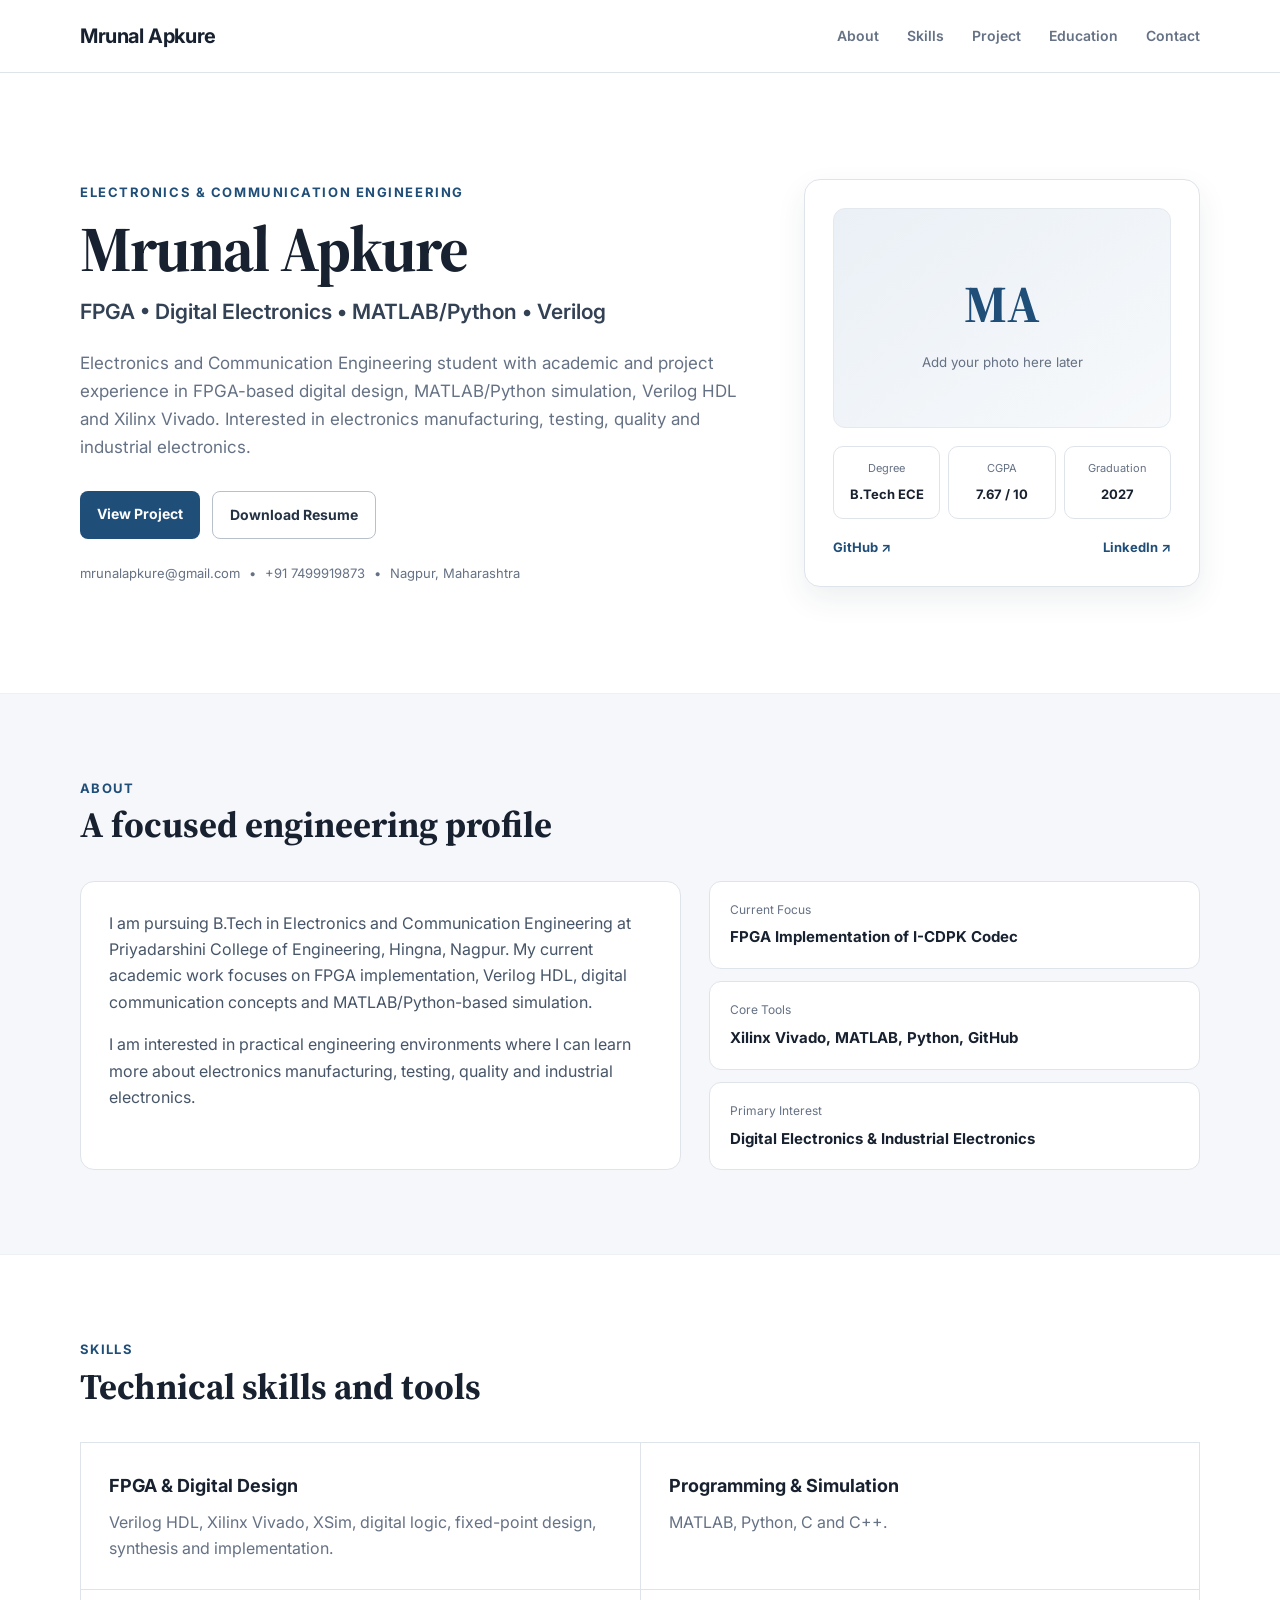
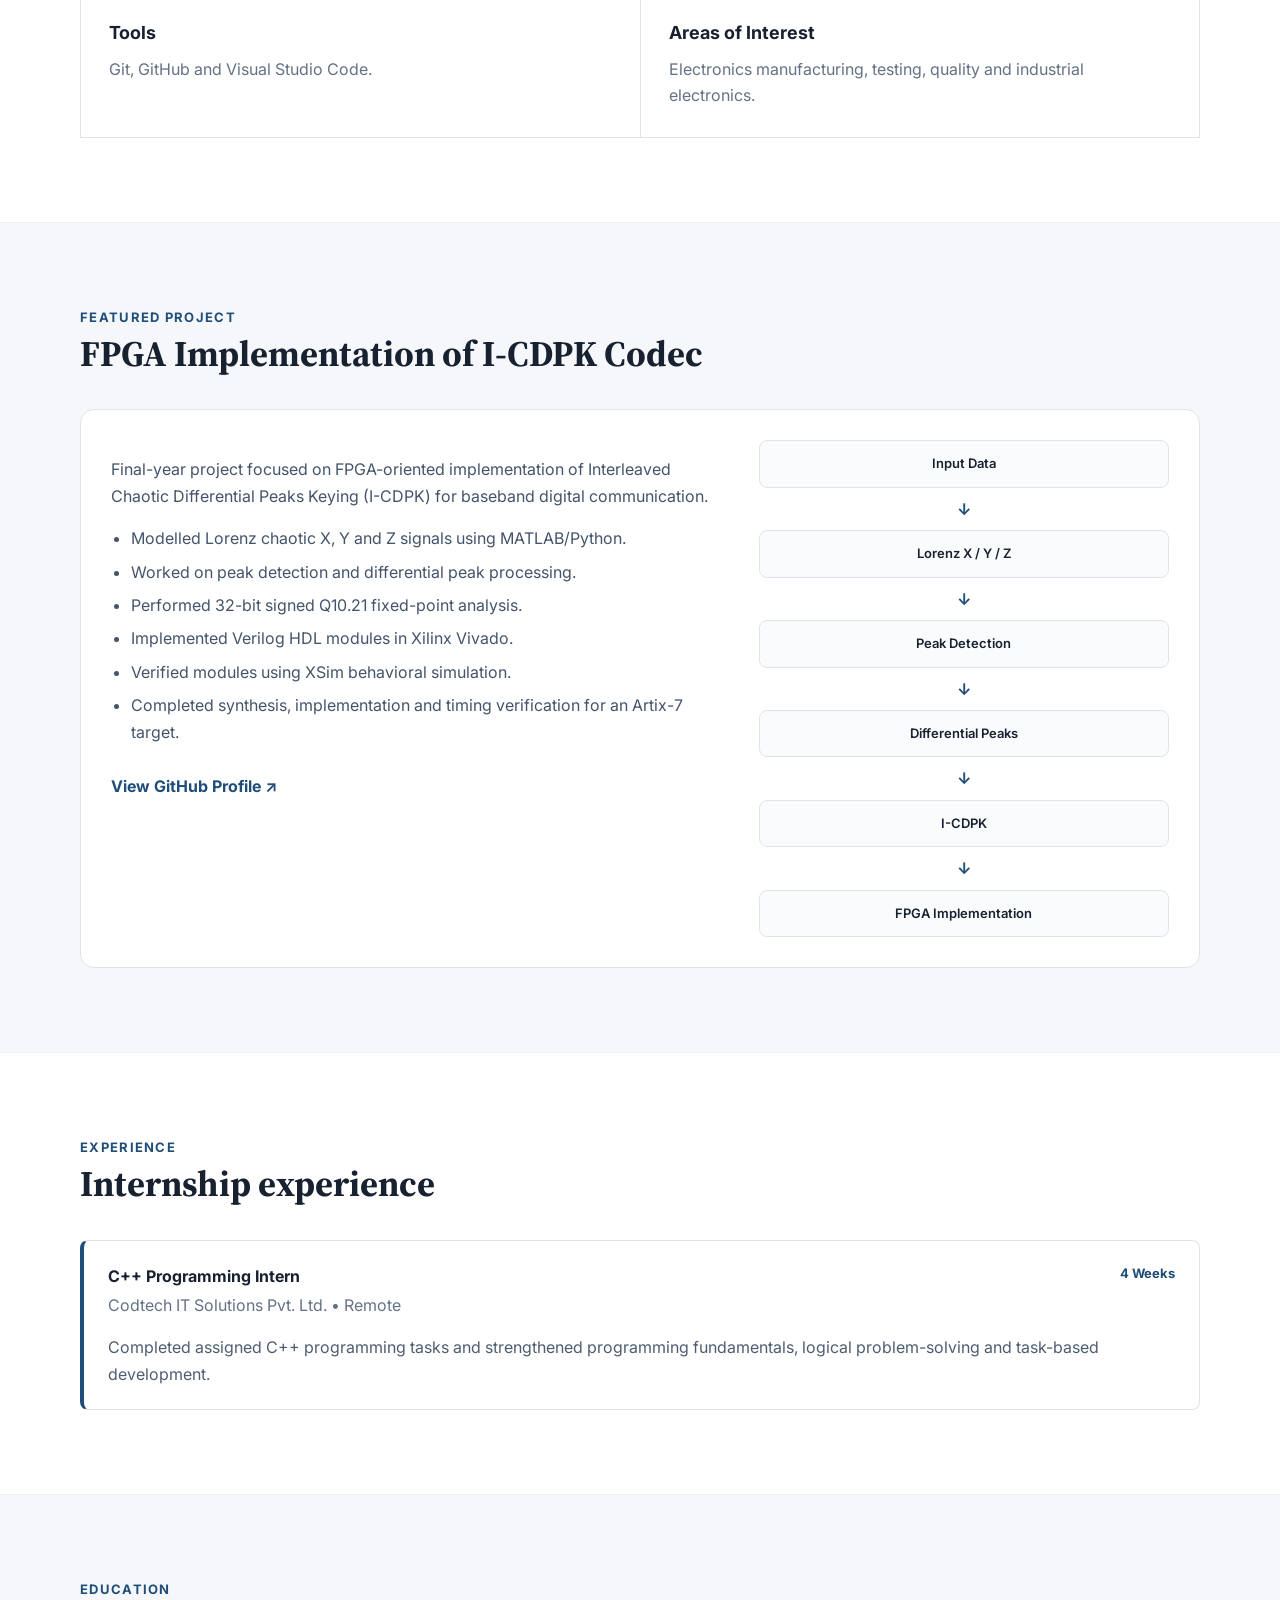
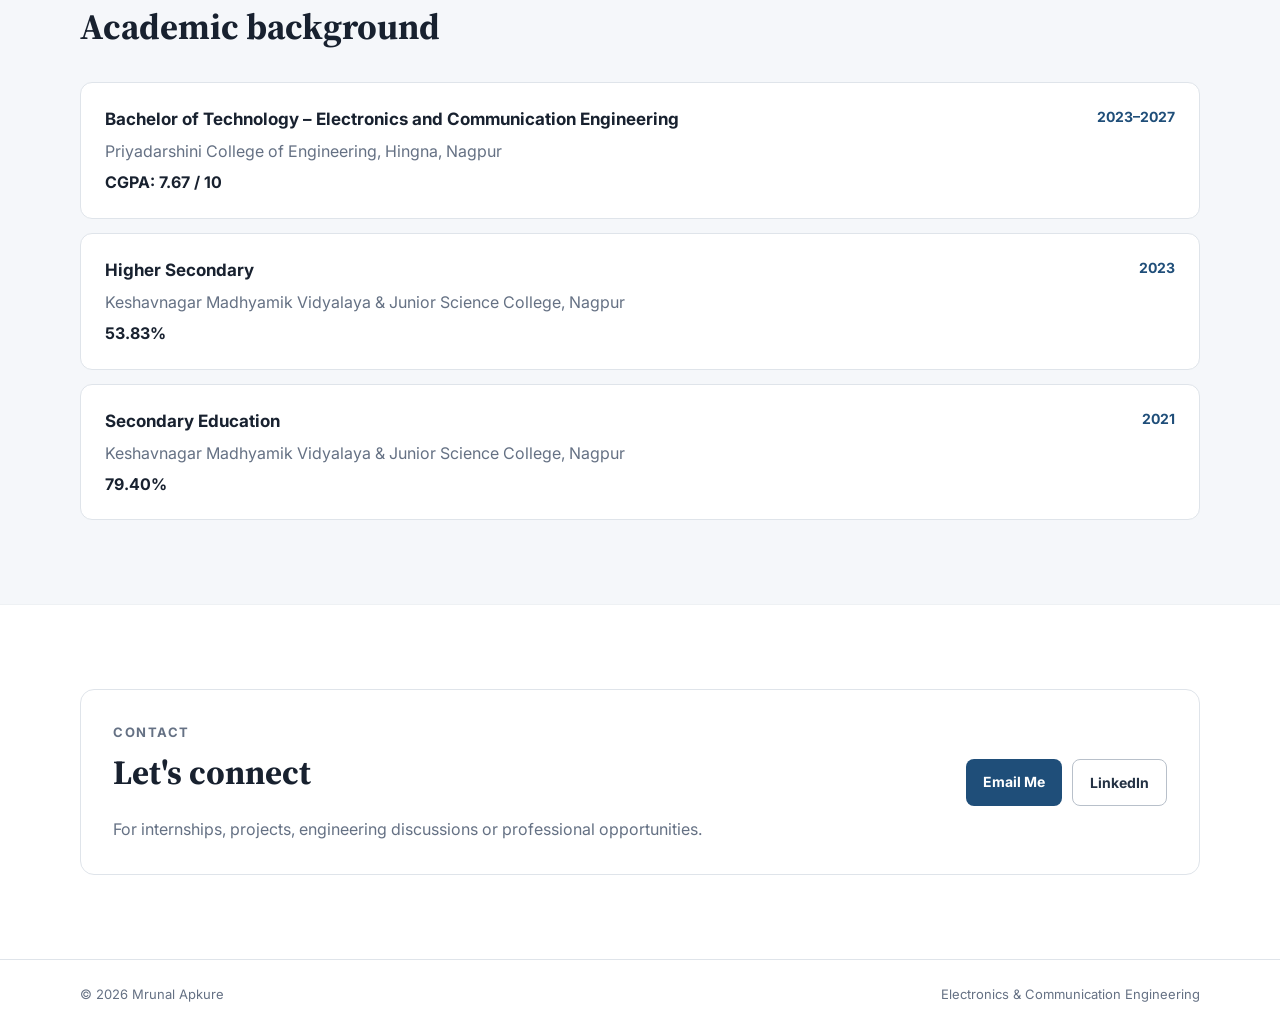
==== index.html @ a5eff06a "Add files via upload Add personal portfolio website" ====
<!DOCTYPE html>
<html lang="en">
<head>
  <meta charset="UTF-8">
  <meta name="viewport" content="width=device-width, initial-scale=1.0">

  <title>Mrunal Apkure | Electronics & Communication Engineering Portfolio</title>
  <meta name="description" content="Official portfolio of Mrunal Apkure, an Electronics and Communication Engineering student from Nagpur working on FPGA design, Verilog HDL, Xilinx Vivado, MATLAB, Python and the FPGA Implementation of I-CDPK Codec.">
  <meta name="author" content="Mrunal Apkure">
  <meta name="robots" content="index, follow, max-image-preview:large">
  <meta name="googlebot" content="index, follow">
  <meta name="theme-color" content="#1f4e79">

  <link rel="canonical" href="https://mrunalapkure.github.io/">

  <meta property="og:type" content="website">
  <meta property="og:title" content="Mrunal Apkure | ECE Portfolio">
  <meta property="og:description" content="Portfolio of Mrunal Apkure featuring FPGA, Verilog HDL, Xilinx Vivado, MATLAB/Python work and the I-CDPK final-year project.">
  <meta property="og:url" content="https://mrunalapkure.github.io/">
  <meta property="og:site_name" content="Mrunal Apkure Portfolio">

  <meta name="twitter:card" content="summary">
  <meta name="twitter:title" content="Mrunal Apkure | ECE Portfolio">
  <meta name="twitter:description" content="Electronics and Communication Engineering portfolio focused on FPGA, Verilog, Xilinx Vivado and digital electronics.">

  <link rel="icon" href="favicon.svg" type="image/svg+xml">
  <link rel="sitemap" type="application/xml" href="sitemap.xml">

  <link rel="preconnect" href="https://fonts.googleapis.com">
  <link rel="preconnect" href="https://fonts.gstatic.com" crossorigin>
  <link href="https://fonts.googleapis.com/css2?family=Inter:wght@400;500;600;700&family=Source+Serif+4:wght@600;700&display=swap" rel="stylesheet">
  <link rel="stylesheet" href="style.css">

  <script type="application/ld+json">
  {
    "@context": "https://schema.org",
    "@type": "Person",
    "name": "Mrunal Apkure",
    "url": "https://mrunalapkure.github.io/",
    "sameAs": [
      "https://github.com/mrunalapkure",
      "https://www.linkedin.com/in/mrunal-apkure-124862300"
    ],
    "jobTitle": "Electronics and Communication Engineering Student",
    "description": "Electronics and Communication Engineering student with academic and project experience in FPGA-based digital design, Verilog HDL, Xilinx Vivado, MATLAB and Python.",
    "homeLocation": {
      "@type": "Place",
      "name": "Nagpur, Maharashtra, India"
    },
    "alumniOf": {
      "@type": "CollegeOrUniversity",
      "name": "Priyadarshini College of Engineering, Hingna, Nagpur"
    },
    "knowsAbout": [
      "FPGA",
      "Verilog HDL",
      "Xilinx Vivado",
      "Digital Electronics",
      "MATLAB",
      "Python",
      "I-CDPK"
    ]
  }
  </script>
</head>
<body>
  <div class="seo-intro" aria-hidden="true">
    Mrunal Apkure is an Electronics and Communication Engineering student from Nagpur, Maharashtra.
    This portfolio presents his FPGA, Verilog HDL, Xilinx Vivado, MATLAB, Python and I-CDPK project work.
  </div>
  <header class="site-header">
    <div class="container nav">
      <a href="#home" class="brand">Mrunal Apkure</a>
      <button class="menu-btn" aria-label="Open menu">☰</button>
      <nav class="nav-links">
        <a href="#about">About</a>
        <a href="#skills">Skills</a>
        <a href="#project">Project</a>
        <a href="#education">Education</a>
        <a href="#contact">Contact</a>
      </nav>
    </div>
  </header>

  <main>
    <section id="home" class="hero container">
      <div class="hero-copy reveal">
        <p class="kicker">Electronics & Communication Engineering</p>
        <h1>Mrunal Apkure</h1>
        <h2>FPGA • Digital Electronics • MATLAB/Python • Verilog</h2>
        <p class="hero-text">
          Electronics and Communication Engineering student with academic and project experience in
          FPGA-based digital design, MATLAB/Python simulation, Verilog HDL and Xilinx Vivado.
          Interested in electronics manufacturing, testing, quality and industrial electronics.
        </p>

        <div class="actions">
          <a href="#project" class="btn btn-primary">View Project</a>
          <a href="Mrunal_Apkure_Resume.pdf" class="btn btn-outline">Download Resume</a>
        </div>

        <div class="quick-links">
          <a href="mailto:mrunalapkure@gmail.com">mrunalapkure@gmail.com</a>
          <span>•</span>
          <a href="tel:+917499919873">+91 7499919873</a>
          <span>•</span>
          <span>Nagpur, Maharashtra</span>
        </div>
      </div>

      <aside class="profile-panel reveal delay-1">
        <div class="photo-placeholder">
          <span>MA</span>
          <small>Add your photo here later</small>
        </div>
        <div class="profile-meta">
          <div><span>Degree</span><strong>B.Tech ECE</strong></div>
          <div><span>CGPA</span><strong>7.67 / 10</strong></div>
          <div><span>Graduation</span><strong>2027</strong></div>
        </div>
        <div class="profile-links">
          <a href="https://github.com/mrunalapkure" target="_blank">GitHub ↗</a>
          <a href="https://www.linkedin.com/in/mrunal-apkure-124862300" target="_blank">LinkedIn ↗</a>
        </div>
      </aside>
    </section>

    <section id="about" class="section section-alt">
      <div class="container">
        <div class="section-title reveal">
          <p>About</p>
          <h3>A focused engineering profile</h3>
        </div>
        <div class="about-grid">
          <div class="card reveal">
            <p>
              I am pursuing B.Tech in Electronics and Communication Engineering at Priyadarshini College
              of Engineering, Hingna, Nagpur. My current academic work focuses on FPGA implementation,
              Verilog HDL, digital communication concepts and MATLAB/Python-based simulation.
            </p>
            <p>
              I am interested in practical engineering environments where I can learn more about
              electronics manufacturing, testing, quality and industrial electronics.
            </p>
          </div>
          <div class="highlights reveal delay-1">
            <div class="highlight">
              <span>Current Focus</span>
              <strong>FPGA Implementation of I-CDPK Codec</strong>
            </div>
            <div class="highlight">
              <span>Core Tools</span>
              <strong>Xilinx Vivado, MATLAB, Python, GitHub</strong>
            </div>
            <div class="highlight">
              <span>Primary Interest</span>
              <strong>Digital Electronics & Industrial Electronics</strong>
            </div>
          </div>
        </div>
      </div>
    </section>

    <section id="skills" class="section">
      <div class="container">
        <div class="section-title reveal">
          <p>Skills</p>
          <h3>Technical skills and tools</h3>
        </div>

        <div class="skills-list">
          <div class="skill-block reveal">
            <h4>FPGA & Digital Design</h4>
            <p>Verilog HDL, Xilinx Vivado, XSim, digital logic, fixed-point design, synthesis and implementation.</p>
          </div>
          <div class="skill-block reveal delay-1">
            <h4>Programming & Simulation</h4>
            <p>MATLAB, Python, C and C++.</p>
          </div>
          <div class="skill-block reveal delay-2">
            <h4>Tools</h4>
            <p>Git, GitHub and Visual Studio Code.</p>
          </div>
          <div class="skill-block reveal delay-3">
            <h4>Areas of Interest</h4>
            <p>Electronics manufacturing, testing, quality and industrial electronics.</p>
          </div>
        </div>
      </div>
    </section>

    <section id="project" class="section section-alt">
      <div class="container">
        <div class="section-title reveal">
          <p>Featured Project</p>
          <h3>FPGA Implementation of I-CDPK Codec</h3>
        </div>

        <div class="project-card reveal">
          <div class="project-main">
            <p>
              Final-year project focused on FPGA-oriented implementation of Interleaved Chaotic
              Differential Peaks Keying (I-CDPK) for baseband digital communication.
            </p>
            <ul>
              <li>Modelled Lorenz chaotic X, Y and Z signals using MATLAB/Python.</li>
              <li>Worked on peak detection and differential peak processing.</li>
              <li>Performed 32-bit signed Q10.21 fixed-point analysis.</li>
              <li>Implemented Verilog HDL modules in Xilinx Vivado.</li>
              <li>Verified modules using XSim behavioral simulation.</li>
              <li>Completed synthesis, implementation and timing verification for an Artix-7 target.</li>
            </ul>
            <a href="https://github.com/mrunalapkure" target="_blank" class="text-link">View GitHub Profile ↗</a>
          </div>

          <div class="project-side">
            <div class="project-flow">
              <span>Input Data</span>
              <b>↓</b>
              <span>Lorenz X / Y / Z</span>
              <b>↓</b>
              <span>Peak Detection</span>
              <b>↓</b>
              <span>Differential Peaks</span>
              <b>↓</b>
              <span>I-CDPK</span>
              <b>↓</b>
              <span>FPGA Implementation</span>
            </div>
          </div>
        </div>
      </div>
    </section>

    <section class="section">
      <div class="container">
        <div class="section-title reveal">
          <p>Experience</p>
          <h3>Internship experience</h3>
        </div>

        <article class="experience-card reveal">
          <div class="experience-heading">
            <div>
              <h4>C++ Programming Intern</h4>
              <p>Codtech IT Solutions Pvt. Ltd. • Remote</p>
            </div>
            <span>4 Weeks</span>
          </div>
          <p>
            Completed assigned C++ programming tasks and strengthened programming fundamentals,
            logical problem-solving and task-based development.
          </p>
        </article>
      </div>
    </section>

    <section id="education" class="section section-alt">
      <div class="container">
        <div class="section-title reveal">
          <p>Education</p>
          <h3>Academic background</h3>
        </div>

        <div class="education-list">
          <article class="edu-card reveal">
            <div>
              <h4>Bachelor of Technology – Electronics and Communication Engineering</h4>
              <p>Priyadarshini College of Engineering, Hingna, Nagpur</p>
              <strong>CGPA: 7.67 / 10</strong>
            </div>
            <span>2023–2027</span>
          </article>

          <article class="edu-card reveal delay-1">
            <div>
              <h4>Higher Secondary</h4>
              <p>Keshavnagar Madhyamik Vidyalaya & Junior Science College, Nagpur</p>
              <strong>53.83%</strong>
            </div>
            <span>2023</span>
          </article>

          <article class="edu-card reveal delay-2">
            <div>
              <h4>Secondary Education</h4>
              <p>Keshavnagar Madhyamik Vidyalaya & Junior Science College, Nagpur</p>
              <strong>79.40%</strong>
            </div>
            <span>2021</span>
          </article>
        </div>
      </div>
    </section>

    <section id="contact" class="section">
      <div class="container">
        <div class="contact-card reveal">
          <div>
            <p class="kicker">Contact</p>
            <h3>Let's connect</h3>
            <p>For internships, projects, engineering discussions or professional opportunities.</p>
          </div>
          <div class="contact-actions">
            <a href="mailto:mrunalapkure@gmail.com" class="btn btn-primary">Email Me</a>
            <a href="https://www.linkedin.com/in/mrunal-apkure-124862300" target="_blank" class="btn btn-outline">LinkedIn</a>
          </div>
        </div>
      </div>
    </section>
  </main>

  <footer>
    <div class="container footer-inner">
      <span>© <span id="year"></span> Mrunal Apkure</span>
      <span>Electronics & Communication Engineering</span>
    </div>
  </footer>

  <script src="script.js"></script>
</body>
</html>
---- style.css ----
*{box-sizing:border-box}
:root{
  --bg:#ffffff;
  --bg-soft:#f5f7fa;
  --text:#18212f;
  --muted:#657184;
  --line:#dfe4ea;
  --accent:#1f4e79;
  --accent-dark:#173a5b;
  --card:#ffffff;
}
html{scroll-behavior:smooth}
body{margin:0;font-family:Inter,Arial,sans-serif;color:var(--text);background:var(--bg);line-height:1.65}
a{color:inherit}
.container{width:min(1120px,calc(100% - 40px));margin:auto}
.site-header{position:sticky;top:0;z-index:50;background:rgba(255,255,255,.94);backdrop-filter:blur(10px);border-bottom:1px solid var(--line)}
.nav{height:72px;display:flex;align-items:center;justify-content:space-between}
.brand{text-decoration:none;font-weight:700;font-size:20px;letter-spacing:-.02em}
.nav-links{display:flex;gap:28px}
.nav-links a{text-decoration:none;color:var(--muted);font-size:14px;font-weight:600}
.nav-links a:hover{color:var(--accent)}
.menu-btn{display:none;background:none;border:0;font-size:24px}
.hero{min-height:620px;display:grid;grid-template-columns:1.25fr .75fr;gap:64px;align-items:center;padding:80px 0}
.kicker{font-size:13px;text-transform:uppercase;letter-spacing:.12em;font-weight:700;color:var(--accent);margin:0 0 12px}
h1,h2,h3,h4{margin-top:0}
.hero h1{font-family:"Source Serif 4",Georgia,serif;font-size:64px;line-height:1.05;margin-bottom:12px;letter-spacing:-.03em}
.hero h2{font-size:21px;font-weight:600;color:#334155;margin-bottom:20px}
.hero-text{font-size:17px;color:var(--muted);max-width:720px}
.actions{display:flex;gap:12px;margin:30px 0 24px}
.btn{display:inline-block;text-decoration:none;padding:11px 17px;border-radius:8px;font-weight:700;font-size:14px;transition:.2s}
.btn-primary{background:var(--accent);color:white}
.btn-primary:hover{background:var(--accent-dark);transform:translateY(-1px)}
.btn-outline{border:1px solid #b8c0ca;background:#fff;color:#243244}
.btn-outline:hover{border-color:var(--accent);color:var(--accent)}
.quick-links{display:flex;gap:9px;flex-wrap:wrap;color:var(--muted);font-size:13px}
.quick-links a{text-decoration:none}
.quick-links a:hover{color:var(--accent)}
.profile-panel{border:1px solid var(--line);border-radius:16px;padding:28px;background:var(--card);box-shadow:0 12px 30px rgba(31,46,61,.08)}
.photo-placeholder{height:220px;border-radius:12px;background:linear-gradient(145deg,#eaf0f6,#f7f9fb);display:grid;place-items:center;align-content:center;border:1px solid #e4e9ef}
.photo-placeholder span{font-family:"Source Serif 4",Georgia,serif;font-size:52px;font-weight:700;color:var(--accent)}
.photo-placeholder small{color:var(--muted);margin-top:5px}
.profile-meta{display:grid;grid-template-columns:repeat(3,1fr);gap:8px;margin-top:18px}
.profile-meta div{padding:12px 8px;border:1px solid var(--line);border-radius:10px;text-align:center}
.profile-meta span{display:block;font-size:11px;color:var(--muted);margin-bottom:3px}
.profile-meta strong{font-size:13px}
.profile-links{display:flex;justify-content:space-between;margin-top:18px}
.profile-links a{text-decoration:none;color:var(--accent);font-weight:700;font-size:13px}
.section{padding:84px 0}
.section-alt{background:var(--bg-soft);border-top:1px solid #eef1f4;border-bottom:1px solid #eef1f4}
.section-title{margin-bottom:34px}
.section-title p{margin:0 0 4px;color:var(--accent);font-weight:700;font-size:13px;text-transform:uppercase;letter-spacing:.1em}
.section-title h3{font-family:"Source Serif 4",Georgia,serif;font-size:36px;line-height:1.2;margin:0}
.about-grid{display:grid;grid-template-columns:1.1fr .9fr;gap:28px}
.card{background:#fff;border:1px solid var(--line);border-radius:14px;padding:28px}
.card p{margin-top:0;color:#465568}
.highlights{display:grid;gap:12px}
.highlight{background:#fff;border:1px solid var(--line);border-radius:12px;padding:18px 20px}
.highlight span{display:block;font-size:12px;color:var(--muted);margin-bottom:4px}
.highlight strong{font-size:15px}
.skills-list{display:grid;grid-template-columns:repeat(2,1fr);border-top:1px solid var(--line);border-left:1px solid var(--line)}
.skill-block{padding:28px;border-right:1px solid var(--line);border-bottom:1px solid var(--line);background:#fff}
.skill-block h4{font-size:18px;margin-bottom:8px}
.skill-block p{margin:0;color:var(--muted)}
.project-card{display:grid;grid-template-columns:1.2fr .8fr;gap:32px;background:#fff;border:1px solid var(--line);border-radius:14px;padding:30px}
.project-main>p{color:#44546a}
.project-main ul{padding-left:20px;color:#44546a}
.project-main li{margin-bottom:7px}
.text-link{display:inline-block;margin-top:12px;color:var(--accent);font-weight:700;text-decoration:none}
.project-side{display:flex;align-items:center}
.project-flow{width:100%;display:grid;gap:8px;text-align:center}
.project-flow span{padding:12px;border:1px solid var(--line);border-radius:8px;background:#f9fbfc;font-weight:600;font-size:13px}
.project-flow b{color:var(--accent)}
.experience-card{border-left:4px solid var(--accent);padding:22px 24px;background:#fff;border-top:1px solid var(--line);border-right:1px solid var(--line);border-bottom:1px solid var(--line);border-radius:8px}
.experience-heading{display:flex;justify-content:space-between;gap:20px}
.experience-heading h4{margin-bottom:3px}
.experience-heading p{margin:0;color:var(--muted)}
.experience-heading span{font-size:13px;color:var(--accent);font-weight:700}
.experience-card>p{margin-bottom:0;color:#4e5d70}
.education-list{display:grid;gap:14px}
.edu-card{display:flex;justify-content:space-between;gap:28px;background:#fff;border:1px solid var(--line);border-radius:12px;padding:22px 24px}
.edu-card h4{margin-bottom:5px;font-size:17px}
.edu-card p{margin:0 0 5px;color:var(--muted)}
.edu-card>span{white-space:nowrap;color:var(--accent);font-weight:700;font-size:14px}
.contact-card{border:1px solid var(--line);border-radius:14px;padding:32px;display:flex;justify-content:space-between;align-items:center;gap:30px}
.contact-card h3{font-family:"Source Serif 4",Georgia,serif;font-size:34px;margin-bottom:8px}
.contact-card p{color:var(--muted);margin-bottom:0}
.contact-actions{display:flex;gap:10px;flex-wrap:wrap}
footer{border-top:1px solid var(--line);padding:24px 0;color:var(--muted);font-size:13px}
.footer-inner{display:flex;justify-content:space-between;gap:20px}
.reveal{opacity:0;transform:translateY(16px);transition:opacity .55s ease,transform .55s ease}
.reveal.visible{opacity:1;transform:none}
.delay-1{transition-delay:.08s}.delay-2{transition-delay:.16s}.delay-3{transition-delay:.24s}
@media(max-width:900px){
  .hero{grid-template-columns:1fr;padding:64px 0}
  .profile-panel{max-width:560px}
  .about-grid,.project-card{grid-template-columns:1fr}
}
@media(max-width:700px){
  .nav-links{display:none;position:absolute;left:20px;right:20px;top:64px;background:white;border:1px solid var(--line);border-radius:10px;padding:14px;flex-direction:column;gap:12px;box-shadow:0 10px 30px rgba(0,0,0,.08)}
  .nav-links.open{display:flex}
  .menu-btn{display:block}
  .hero h1{font-size:48px}
  .skills-list{grid-template-columns:1fr}
  .profile-meta{grid-template-columns:1fr}
  .edu-card,.experience-heading,.contact-card,.footer-inner{flex-direction:column;align-items:flex-start}
}

.seo-intro{
  position:absolute;
  width:1px;
  height:1px;
  padding:0;
  margin:-1px;
  overflow:hidden;
  clip:rect(0,0,0,0);
  white-space:nowrap;
  border:0;
}
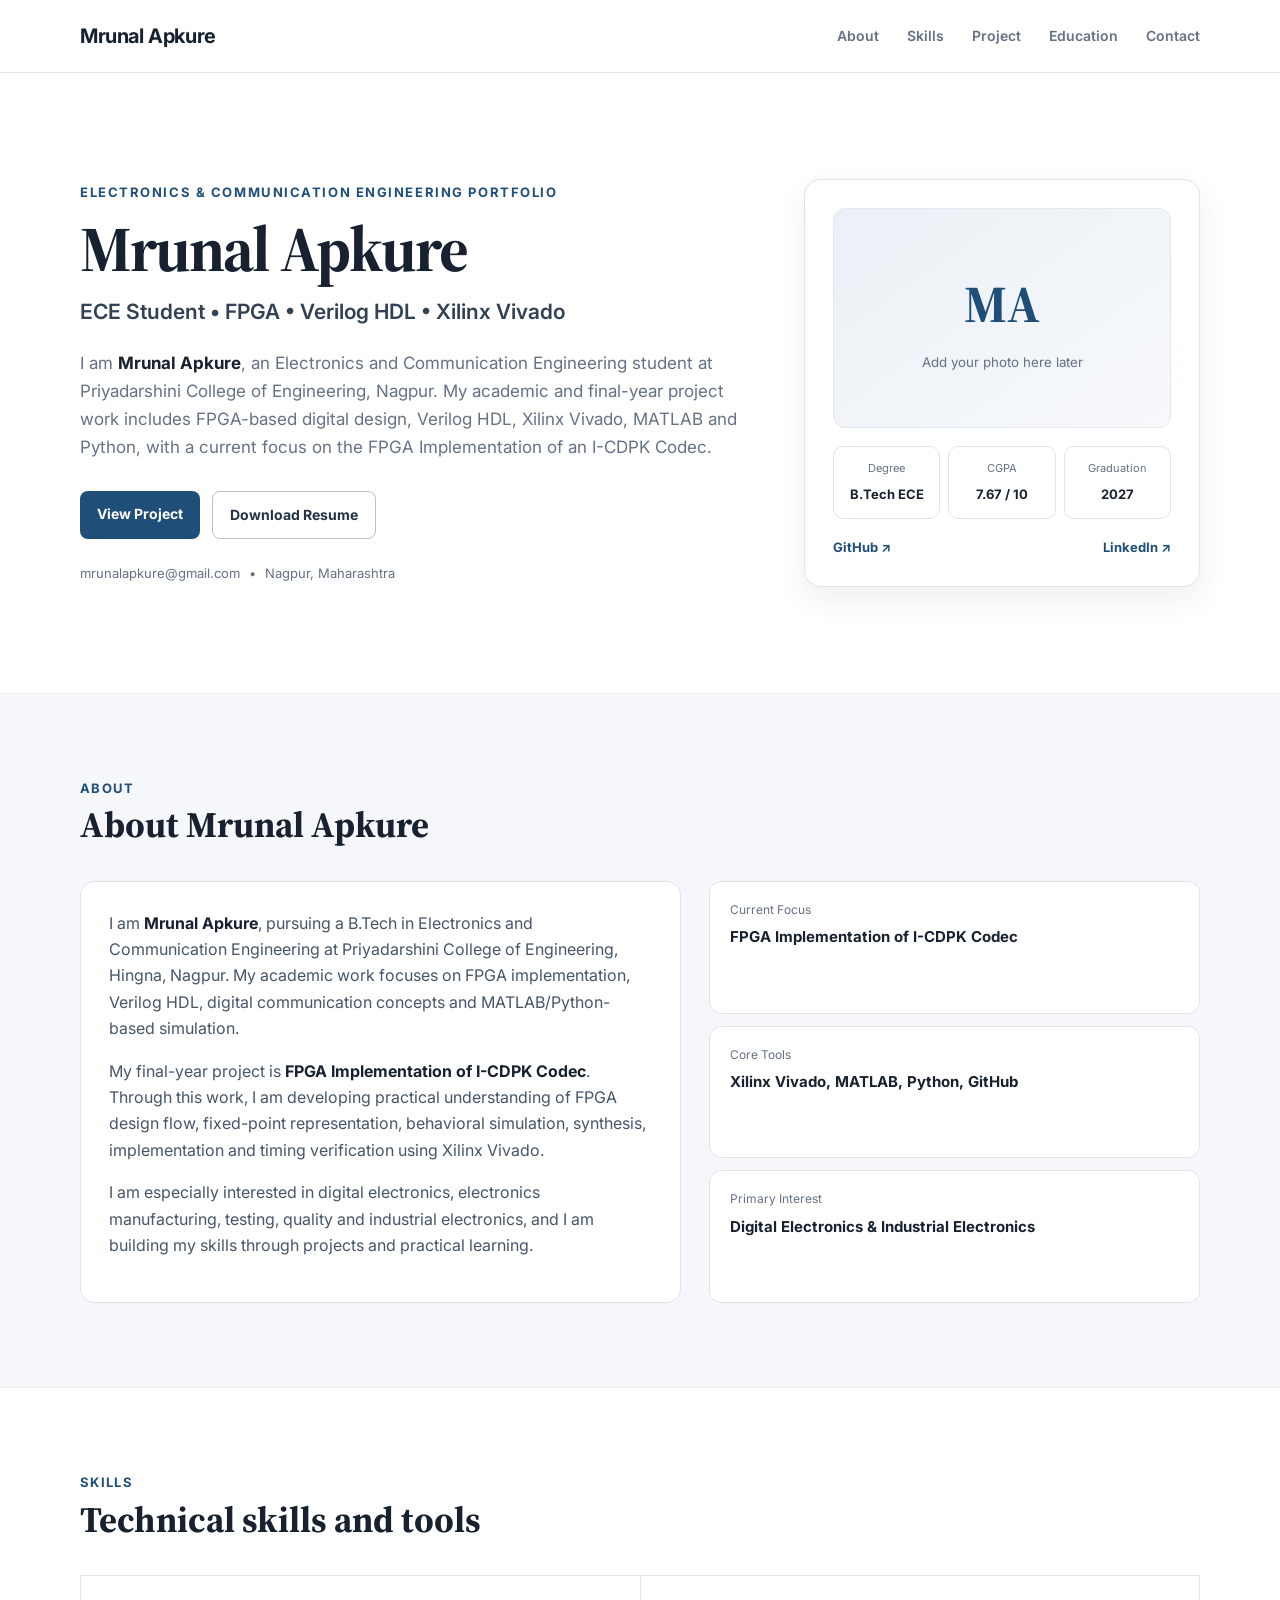
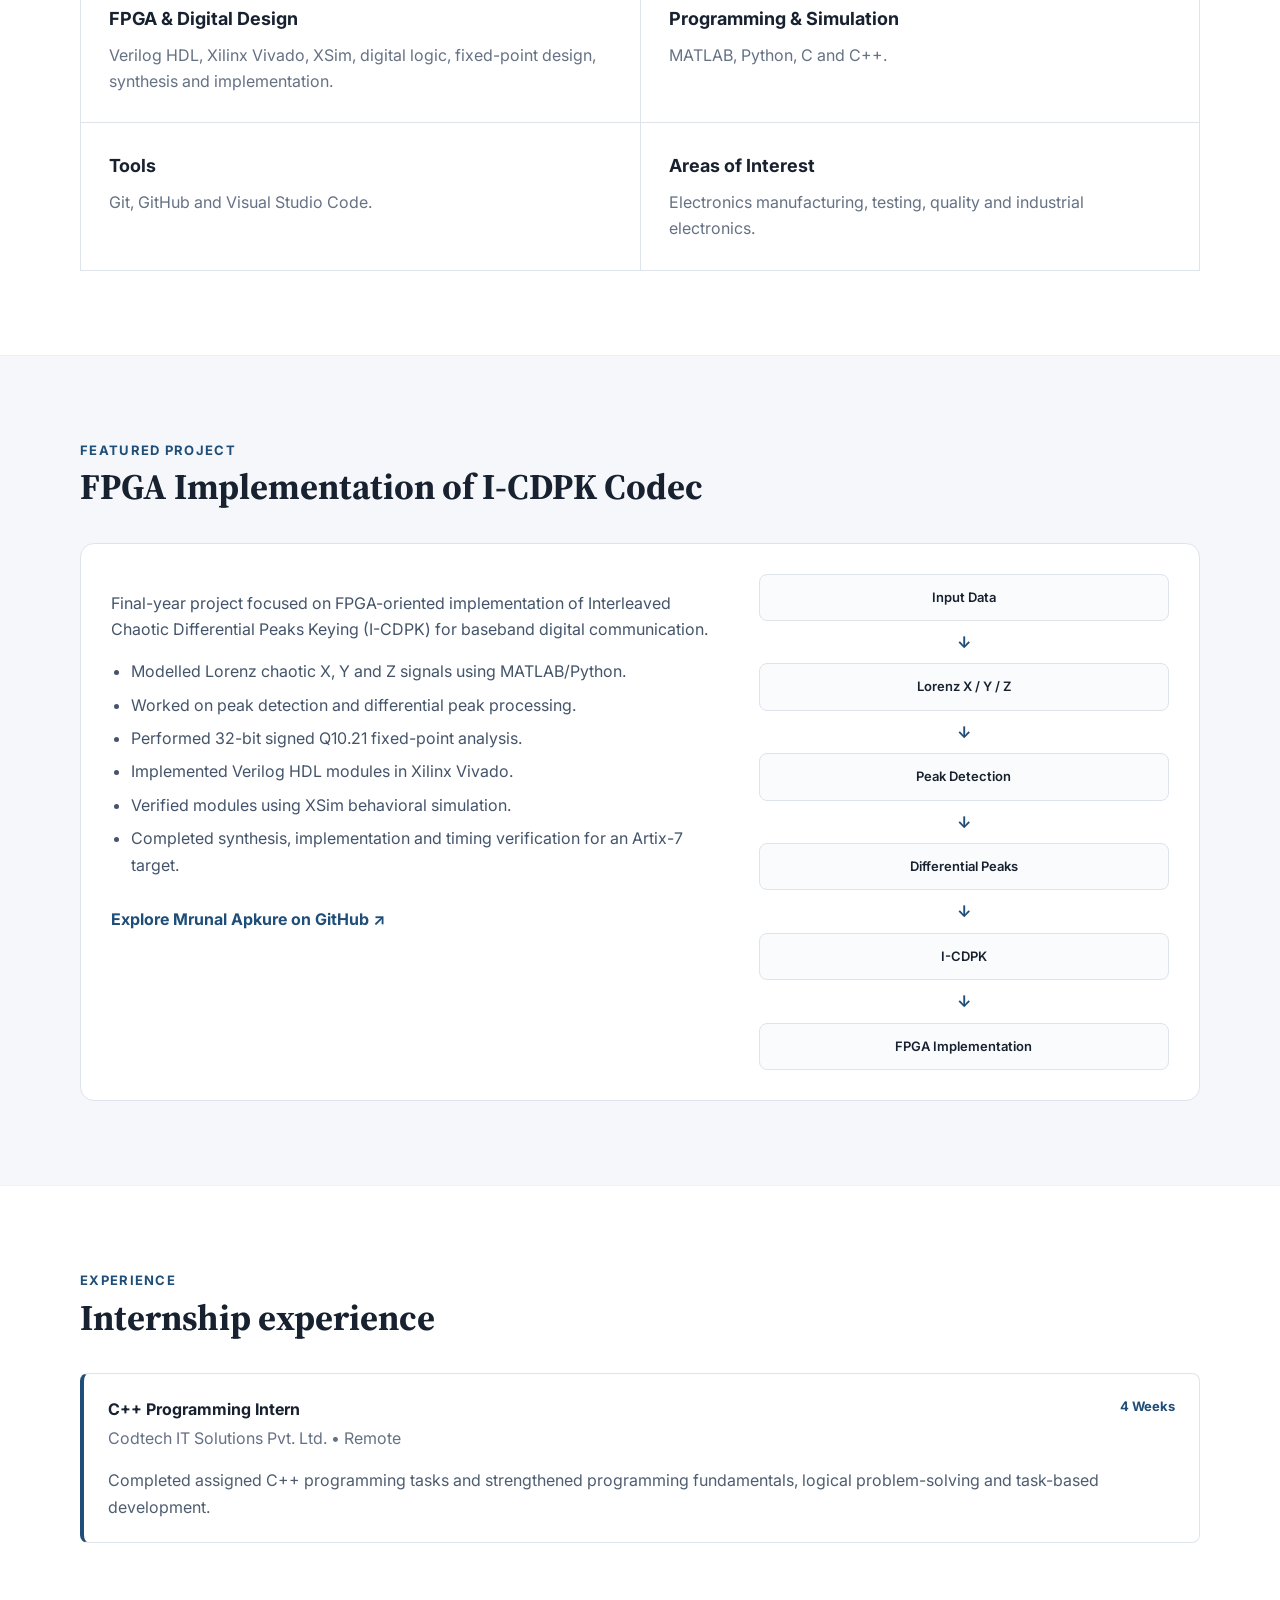
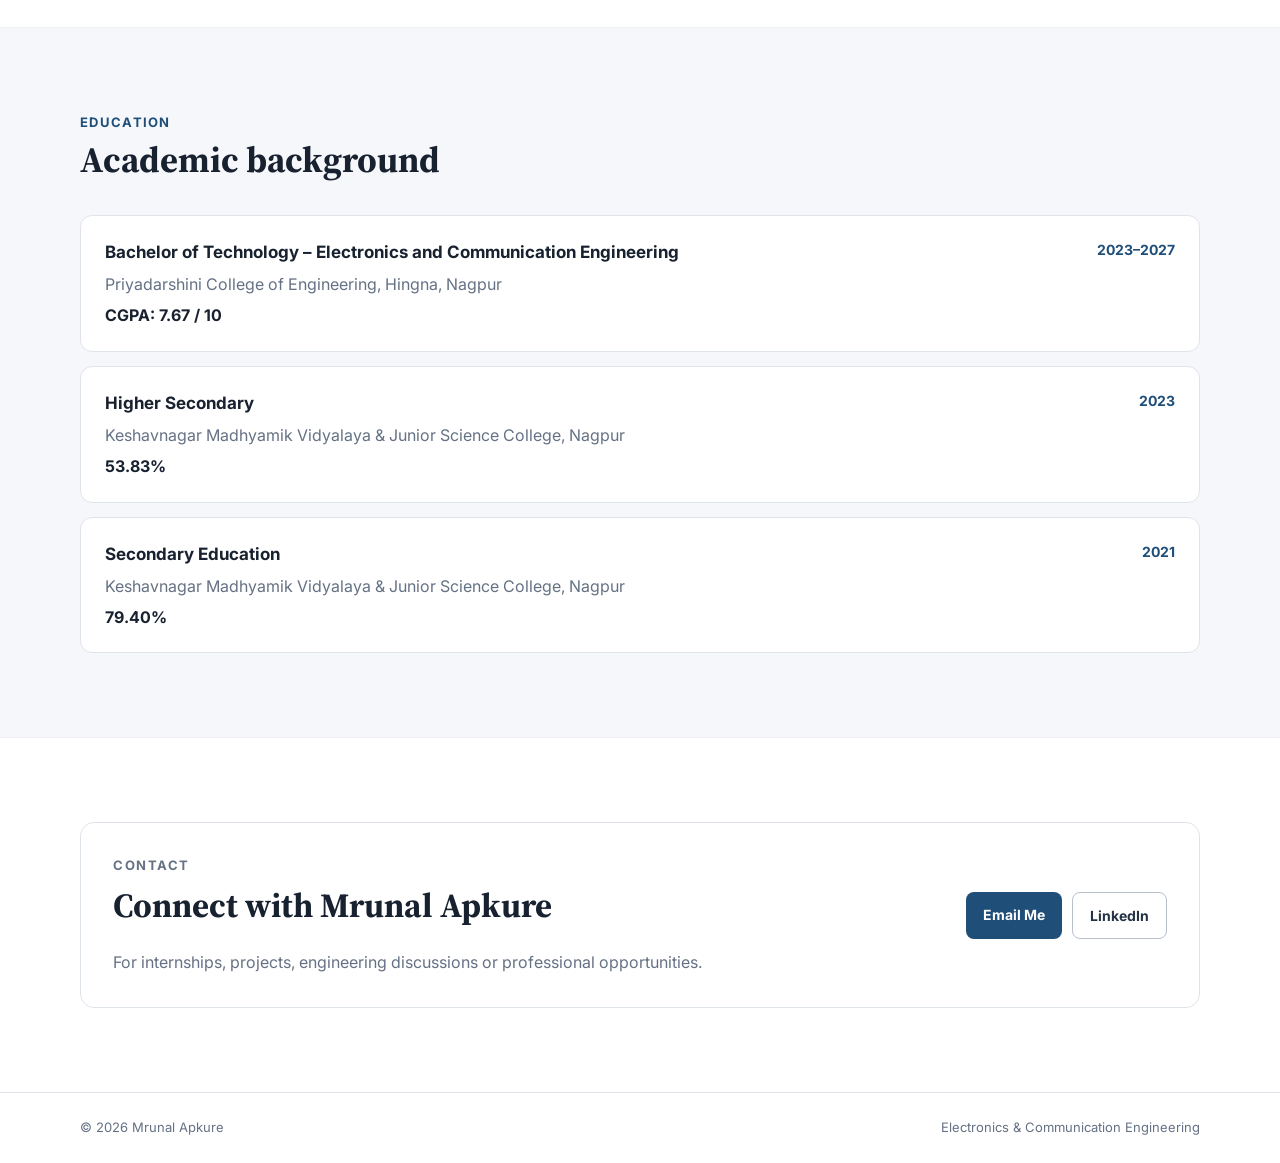
==== commit 002ef4b7: "Add files via upload" ====
--- a/index.html
+++ b/index.html
@@ -4,27 +4,28 @@
   <meta charset="UTF-8">
   <meta name="viewport" content="width=device-width, initial-scale=1.0">
 
-  <title>Mrunal Apkure | Electronics & Communication Engineering Portfolio</title>
-  <meta name="description" content="Official portfolio of Mrunal Apkure, an Electronics and Communication Engineering student from Nagpur working on FPGA design, Verilog HDL, Xilinx Vivado, MATLAB, Python and the FPGA Implementation of I-CDPK Codec.">
+  <title>Mrunal Apkure | ECE Student, FPGA & Verilog Portfolio</title>
+  <meta name="description" content="Official portfolio of Mrunal Apkure, an Electronics and Communication Engineering student in Nagpur. Explore FPGA, Verilog HDL, Xilinx Vivado, MATLAB, Python and I-CDPK project work.">
   <meta name="author" content="Mrunal Apkure">
-  <meta name="robots" content="index, follow, max-image-preview:large">
-  <meta name="googlebot" content="index, follow">
+  <meta name="robots" content="index,follow,max-image-preview:large,max-snippet:-1,max-video-preview:-1">
+  <meta name="googlebot" content="index,follow">
   <meta name="theme-color" content="#1f4e79">
 
   <link rel="canonical" href="https://mrunalapkure.github.io/">
-
-  <meta property="og:type" content="website">
-  <meta property="og:title" content="Mrunal Apkure | ECE Portfolio">
-  <meta property="og:description" content="Portfolio of Mrunal Apkure featuring FPGA, Verilog HDL, Xilinx Vivado, MATLAB/Python work and the I-CDPK final-year project.">
+  <link rel="icon" href="favicon.svg" type="image/svg+xml">
+  <link rel="sitemap" type="application/xml" href="/sitemap.xml">
+
+  <meta property="og:type" content="profile">
+  <meta property="og:title" content="Mrunal Apkure | ECE Student, FPGA & Verilog Portfolio">
+  <meta property="og:description" content="Official portfolio of Mrunal Apkure featuring FPGA, Verilog HDL, Xilinx Vivado, MATLAB/Python and I-CDPK project work.">
   <meta property="og:url" content="https://mrunalapkure.github.io/">
   <meta property="og:site_name" content="Mrunal Apkure Portfolio">
+  <meta property="profile:first_name" content="Mrunal">
+  <meta property="profile:last_name" content="Apkure">
 
   <meta name="twitter:card" content="summary">
-  <meta name="twitter:title" content="Mrunal Apkure | ECE Portfolio">
-  <meta name="twitter:description" content="Electronics and Communication Engineering portfolio focused on FPGA, Verilog, Xilinx Vivado and digital electronics.">
-
-  <link rel="icon" href="favicon.svg" type="image/svg+xml">
-  <link rel="sitemap" type="application/xml" href="sitemap.xml">
+  <meta name="twitter:title" content="Mrunal Apkure | ECE Student, FPGA & Verilog Portfolio">
+  <meta name="twitter:description" content="Portfolio of Mrunal Apkure: FPGA, Verilog HDL, Xilinx Vivado, MATLAB/Python and I-CDPK project work.">
 
   <link rel="preconnect" href="https://fonts.googleapis.com">
   <link rel="preconnect" href="https://fonts.gstatic.com" crossorigin>
@@ -34,43 +35,60 @@
   <script type="application/ld+json">
   {
     "@context": "https://schema.org",
-    "@type": "Person",
-    "name": "Mrunal Apkure",
-    "url": "https://mrunalapkure.github.io/",
-    "sameAs": [
-      "https://github.com/mrunalapkure",
-      "https://www.linkedin.com/in/mrunal-apkure-124862300"
-    ],
-    "jobTitle": "Electronics and Communication Engineering Student",
-    "description": "Electronics and Communication Engineering student with academic and project experience in FPGA-based digital design, Verilog HDL, Xilinx Vivado, MATLAB and Python.",
-    "homeLocation": {
-      "@type": "Place",
-      "name": "Nagpur, Maharashtra, India"
-    },
-    "alumniOf": {
-      "@type": "CollegeOrUniversity",
-      "name": "Priyadarshini College of Engineering, Hingna, Nagpur"
-    },
-    "knowsAbout": [
-      "FPGA",
-      "Verilog HDL",
-      "Xilinx Vivado",
-      "Digital Electronics",
-      "MATLAB",
-      "Python",
-      "I-CDPK"
+    "@graph": [
+      {
+        "@type": "WebSite",
+        "@id": "https://mrunalapkure.github.io/#website",
+        "url": "https://mrunalapkure.github.io/",
+        "name": "Mrunal Apkure Portfolio",
+        "description": "Official portfolio website of Mrunal Apkure.",
+        "inLanguage": "en-IN"
+      },
+      {
+        "@type": "ProfilePage",
+        "@id": "https://mrunalapkure.github.io/#profile",
+        "url": "https://mrunalapkure.github.io/",
+        "name": "Mrunal Apkure | ECE Student, FPGA & Verilog Portfolio",
+        "isPartOf": {
+          "@id": "https://mrunalapkure.github.io/#website"
+        },
+        "mainEntity": {
+          "@type": "Person",
+          "@id": "https://mrunalapkure.github.io/#mrunal-apkure",
+          "name": "Mrunal Apkure",
+          "url": "https://mrunalapkure.github.io/",
+          "description": "Electronics and Communication Engineering student with academic and project experience in FPGA-based digital design, Verilog HDL, Xilinx Vivado, MATLAB and Python.",
+          "sameAs": [
+            "https://github.com/mrunalapkure",
+            "https://www.linkedin.com/in/mrunal-apkure-124862300"
+          ],
+          "homeLocation": {
+            "@type": "Place",
+            "name": "Nagpur, Maharashtra, India"
+          },
+          "alumniOf": {
+            "@type": "CollegeOrUniversity",
+            "name": "Priyadarshini College of Engineering, Hingna, Nagpur"
+          },
+          "knowsAbout": [
+            "FPGA",
+            "Verilog HDL",
+            "Xilinx Vivado",
+            "Digital Electronics",
+            "MATLAB",
+            "Python",
+            "I-CDPK"
+          ]
+        }
+      }
     ]
   }
   </script>
 </head>
 <body>
-  <div class="seo-intro" aria-hidden="true">
-    Mrunal Apkure is an Electronics and Communication Engineering student from Nagpur, Maharashtra.
-    This portfolio presents his FPGA, Verilog HDL, Xilinx Vivado, MATLAB, Python and I-CDPK project work.
-  </div>
-  <header class="site-header">
+<header class="site-header">
     <div class="container nav">
-      <a href="#home" class="brand">Mrunal Apkure</a>
+      <a href="#home" class="brand" aria-label="Mrunal Apkure portfolio home">Mrunal Apkure</a>
       <button class="menu-btn" aria-label="Open menu">☰</button>
       <nav class="nav-links">
         <a href="#about">About</a>
@@ -85,13 +103,14 @@
   <main>
     <section id="home" class="hero container">
       <div class="hero-copy reveal">
-        <p class="kicker">Electronics & Communication Engineering</p>
+        <p class="kicker">Electronics & Communication Engineering Portfolio</p>
         <h1>Mrunal Apkure</h1>
-        <h2>FPGA • Digital Electronics • MATLAB/Python • Verilog</h2>
+        <h2>ECE Student • FPGA • Verilog HDL • Xilinx Vivado</h2>
         <p class="hero-text">
-          Electronics and Communication Engineering student with academic and project experience in
-          FPGA-based digital design, MATLAB/Python simulation, Verilog HDL and Xilinx Vivado.
-          Interested in electronics manufacturing, testing, quality and industrial electronics.
+          I am <strong>Mrunal Apkure</strong>, an Electronics and Communication Engineering student at
+          Priyadarshini College of Engineering, Nagpur. My academic and final-year project work includes
+          FPGA-based digital design, Verilog HDL, Xilinx Vivado, MATLAB and Python, with a current focus on
+          the FPGA Implementation of an I-CDPK Codec.
         </p>
 
         <div class="actions">
@@ -101,8 +120,6 @@
 
         <div class="quick-links">
           <a href="mailto:mrunalapkure@gmail.com">mrunalapkure@gmail.com</a>
-          <span>•</span>
-          <a href="tel:+917499919873">+91 7499919873</a>
           <span>•</span>
           <span>Nagpur, Maharashtra</span>
         </div>
@@ -119,8 +136,8 @@
           <div><span>Graduation</span><strong>2027</strong></div>
         </div>
         <div class="profile-links">
-          <a href="https://github.com/mrunalapkure" target="_blank">GitHub ↗</a>
-          <a href="https://www.linkedin.com/in/mrunal-apkure-124862300" target="_blank">LinkedIn ↗</a>
+          <a href="https://github.com/mrunalapkure" target="_blank" rel="me noopener">GitHub ↗</a>
+          <a href="https://www.linkedin.com/in/mrunal-apkure-124862300" target="_blank" rel="me noopener">LinkedIn ↗</a>
         </div>
       </aside>
     </section>
@@ -129,18 +146,24 @@
       <div class="container">
         <div class="section-title reveal">
           <p>About</p>
-          <h3>A focused engineering profile</h3>
+          <h3>About Mrunal Apkure</h3>
         </div>
         <div class="about-grid">
           <div class="card reveal">
             <p>
-              I am pursuing B.Tech in Electronics and Communication Engineering at Priyadarshini College
-              of Engineering, Hingna, Nagpur. My current academic work focuses on FPGA implementation,
-              Verilog HDL, digital communication concepts and MATLAB/Python-based simulation.
+              I am <strong>Mrunal Apkure</strong>, pursuing a B.Tech in Electronics and Communication
+              Engineering at Priyadarshini College of Engineering, Hingna, Nagpur. My academic work focuses
+              on FPGA implementation, Verilog HDL, digital communication concepts and MATLAB/Python-based
+              simulation.
             </p>
             <p>
-              I am interested in practical engineering environments where I can learn more about
-              electronics manufacturing, testing, quality and industrial electronics.
+              My final-year project is <strong>FPGA Implementation of I-CDPK Codec</strong>. Through this work,
+              I am developing practical understanding of FPGA design flow, fixed-point representation,
+              behavioral simulation, synthesis, implementation and timing verification using Xilinx Vivado.
+            </p>
+            <p>
+              I am especially interested in digital electronics, electronics manufacturing, testing, quality
+              and industrial electronics, and I am building my skills through projects and practical learning.
             </p>
           </div>
           <div class="highlights reveal delay-1">
@@ -210,7 +233,7 @@
               <li>Verified modules using XSim behavioral simulation.</li>
               <li>Completed synthesis, implementation and timing verification for an Artix-7 target.</li>
             </ul>
-            <a href="https://github.com/mrunalapkure" target="_blank" class="text-link">View GitHub Profile ↗</a>
+            <a href="https://github.com/mrunalapkure" target="_blank" class="text-link">Explore Mrunal Apkure on GitHub ↗</a>
           </div>
 
           <div class="project-side">
@@ -298,7 +321,7 @@
         <div class="contact-card reveal">
           <div>
             <p class="kicker">Contact</p>
-            <h3>Let's connect</h3>
+            <h3>Connect with Mrunal Apkure</h3>
             <p>For internships, projects, engineering discussions or professional opportunities.</p>
           </div>
           <div class="contact-actions">
--- a/style.css
+++ b/style.css
@@ -105,14 +105,16 @@
   .edu-card,.experience-heading,.contact-card,.footer-inner{flex-direction:column;align-items:flex-start}
 }
 
-.seo-intro{
-  position:absolute;
-  width:1px;
-  height:1px;
-  padding:0;
-  margin:-1px;
-  overflow:hidden;
-  clip:rect(0,0,0,0);
-  white-space:nowrap;
-  border:0;
+
+.hero-text strong,
+.card strong { color: var(--text); }
+
+.brand:focus-visible,
+.nav-links a:focus-visible,
+.btn:focus-visible,
+.profile-links a:focus-visible,
+.text-link:focus-visible {
+  outline: 3px solid rgba(31,78,121,.25);
+  outline-offset: 3px;
+  border-radius: 4px;
 }
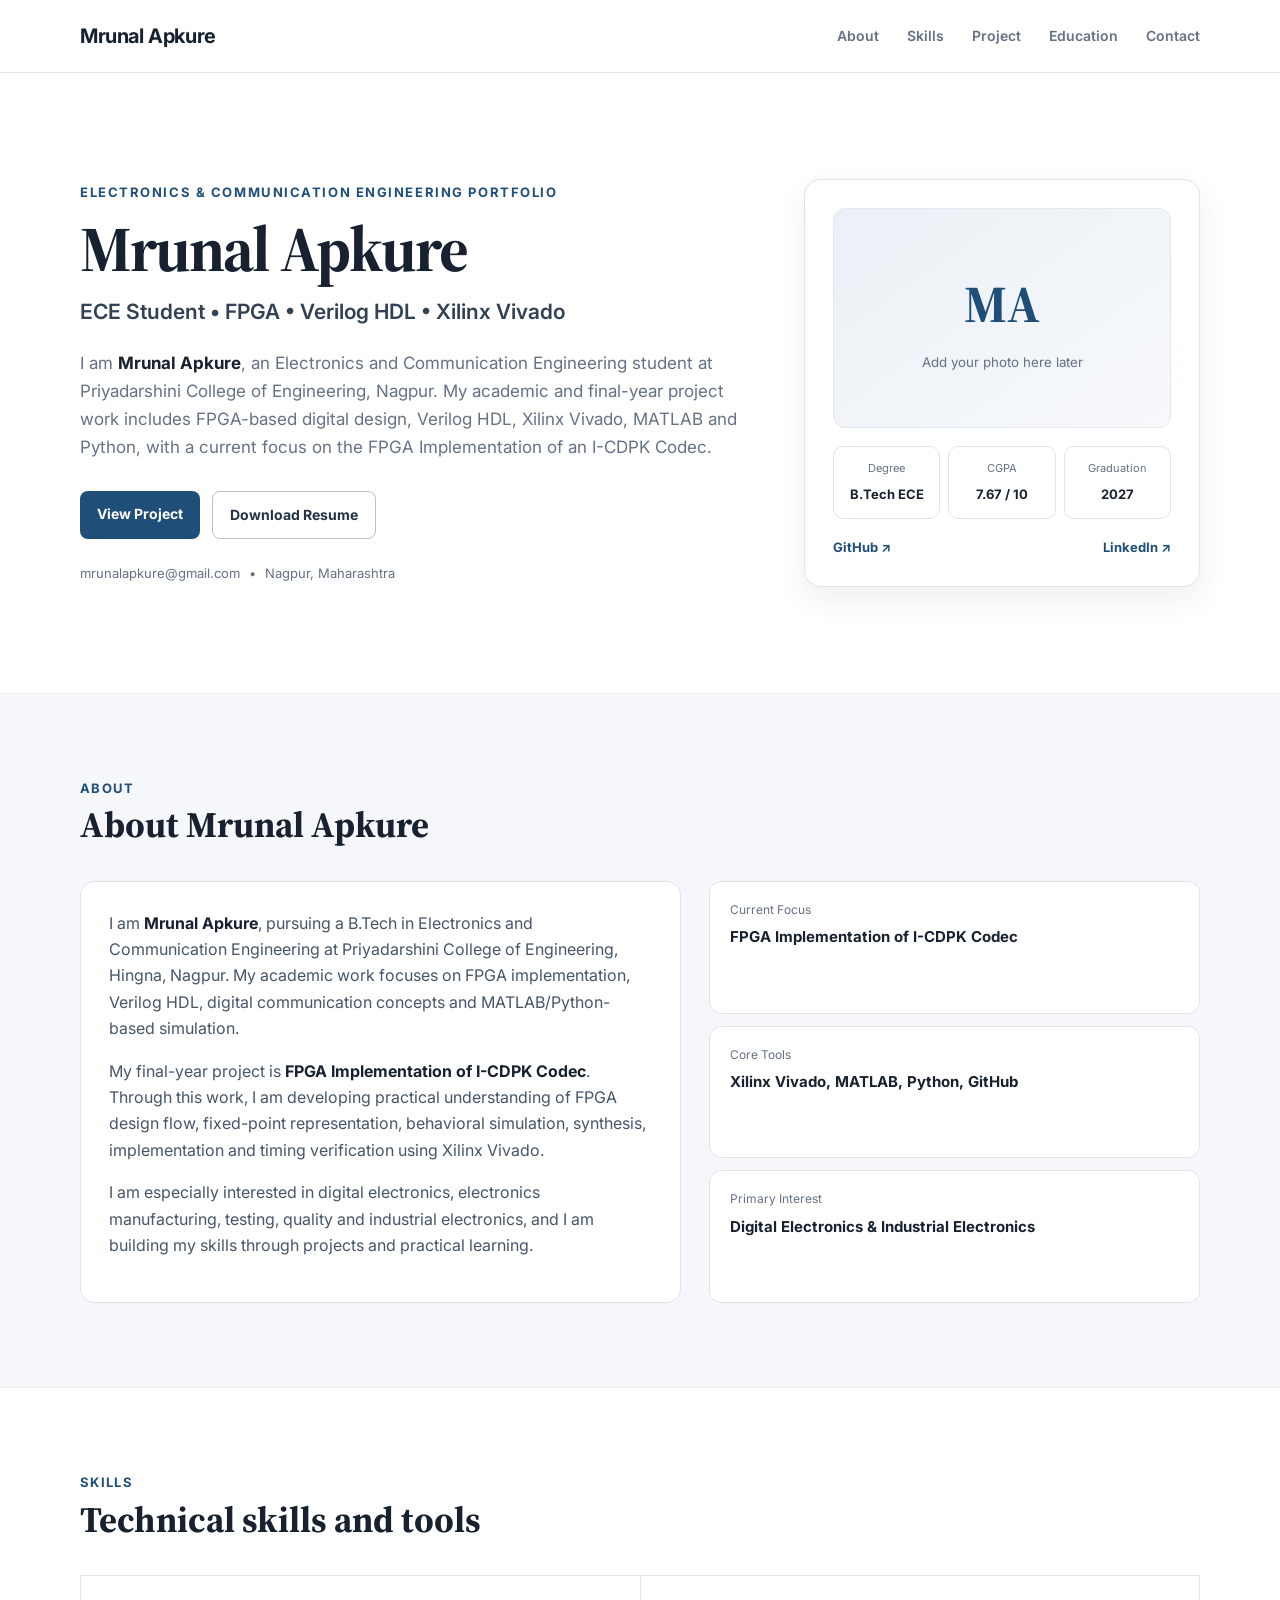
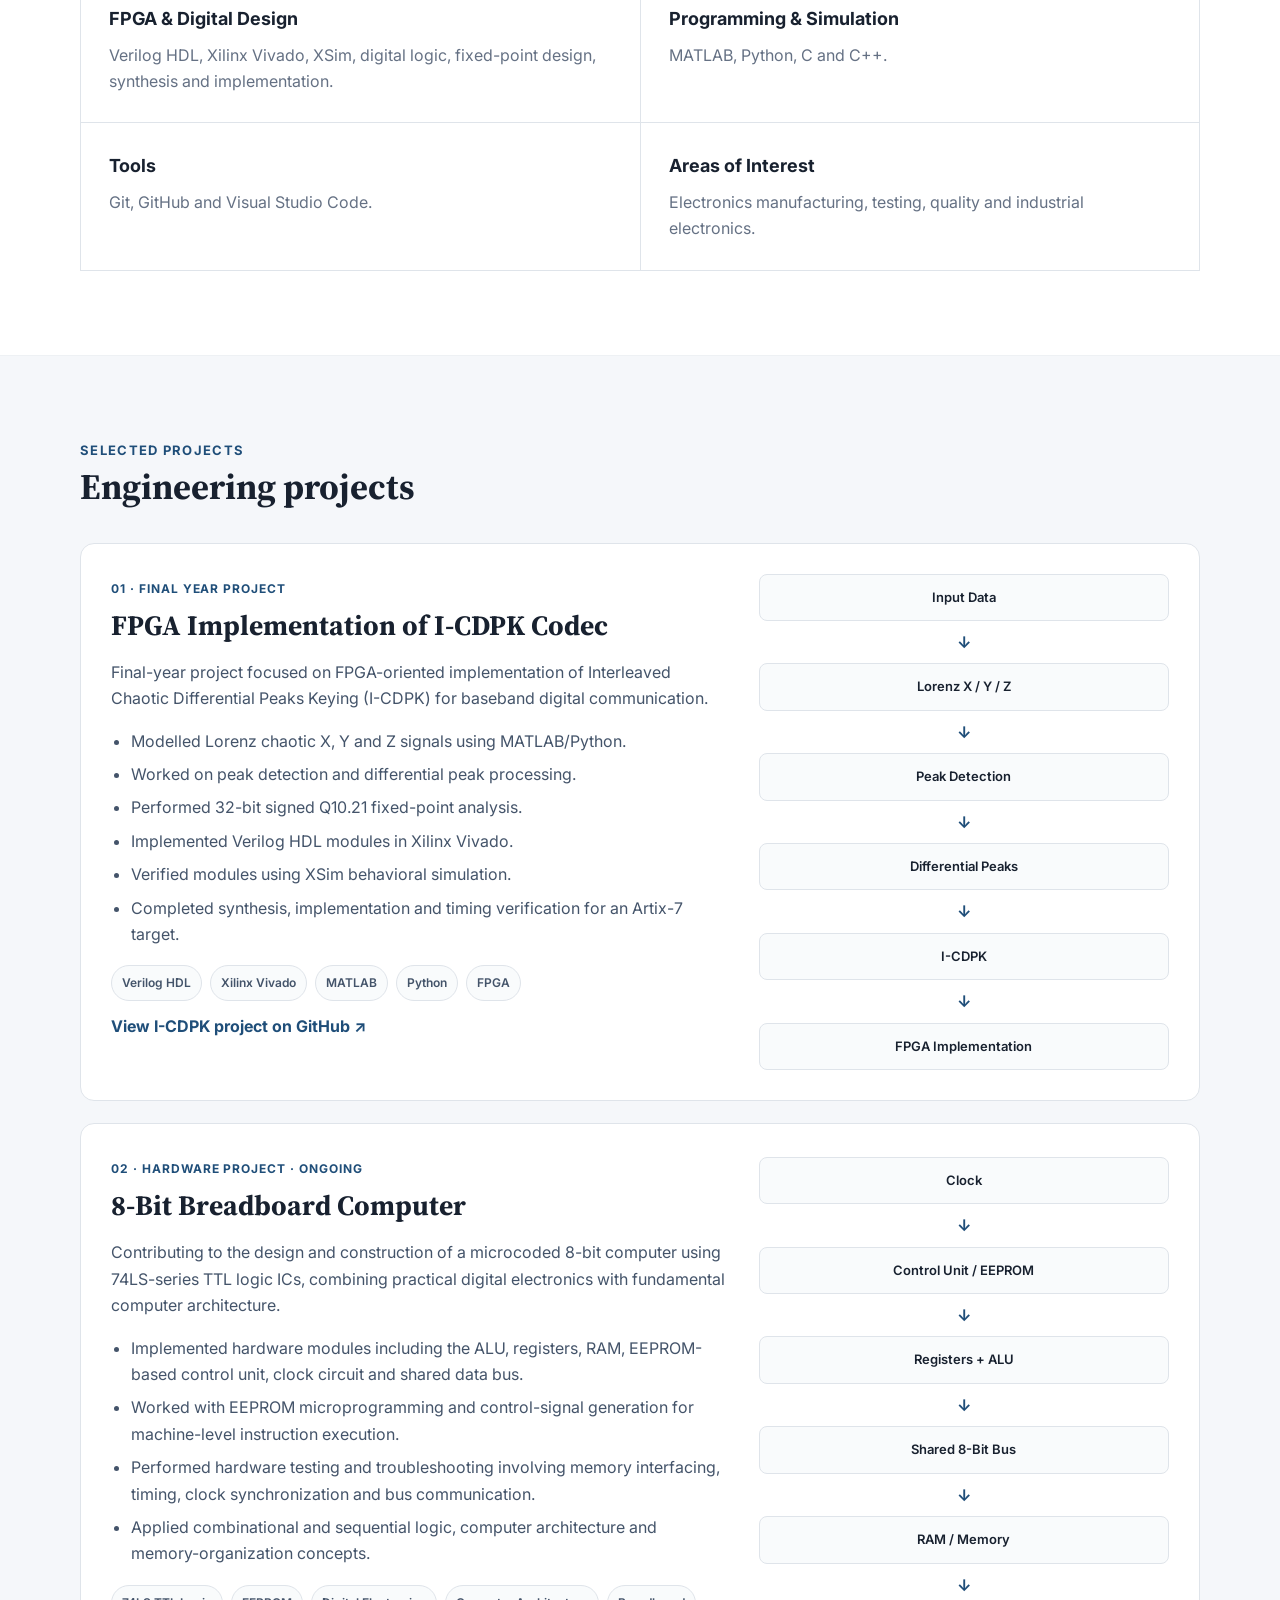
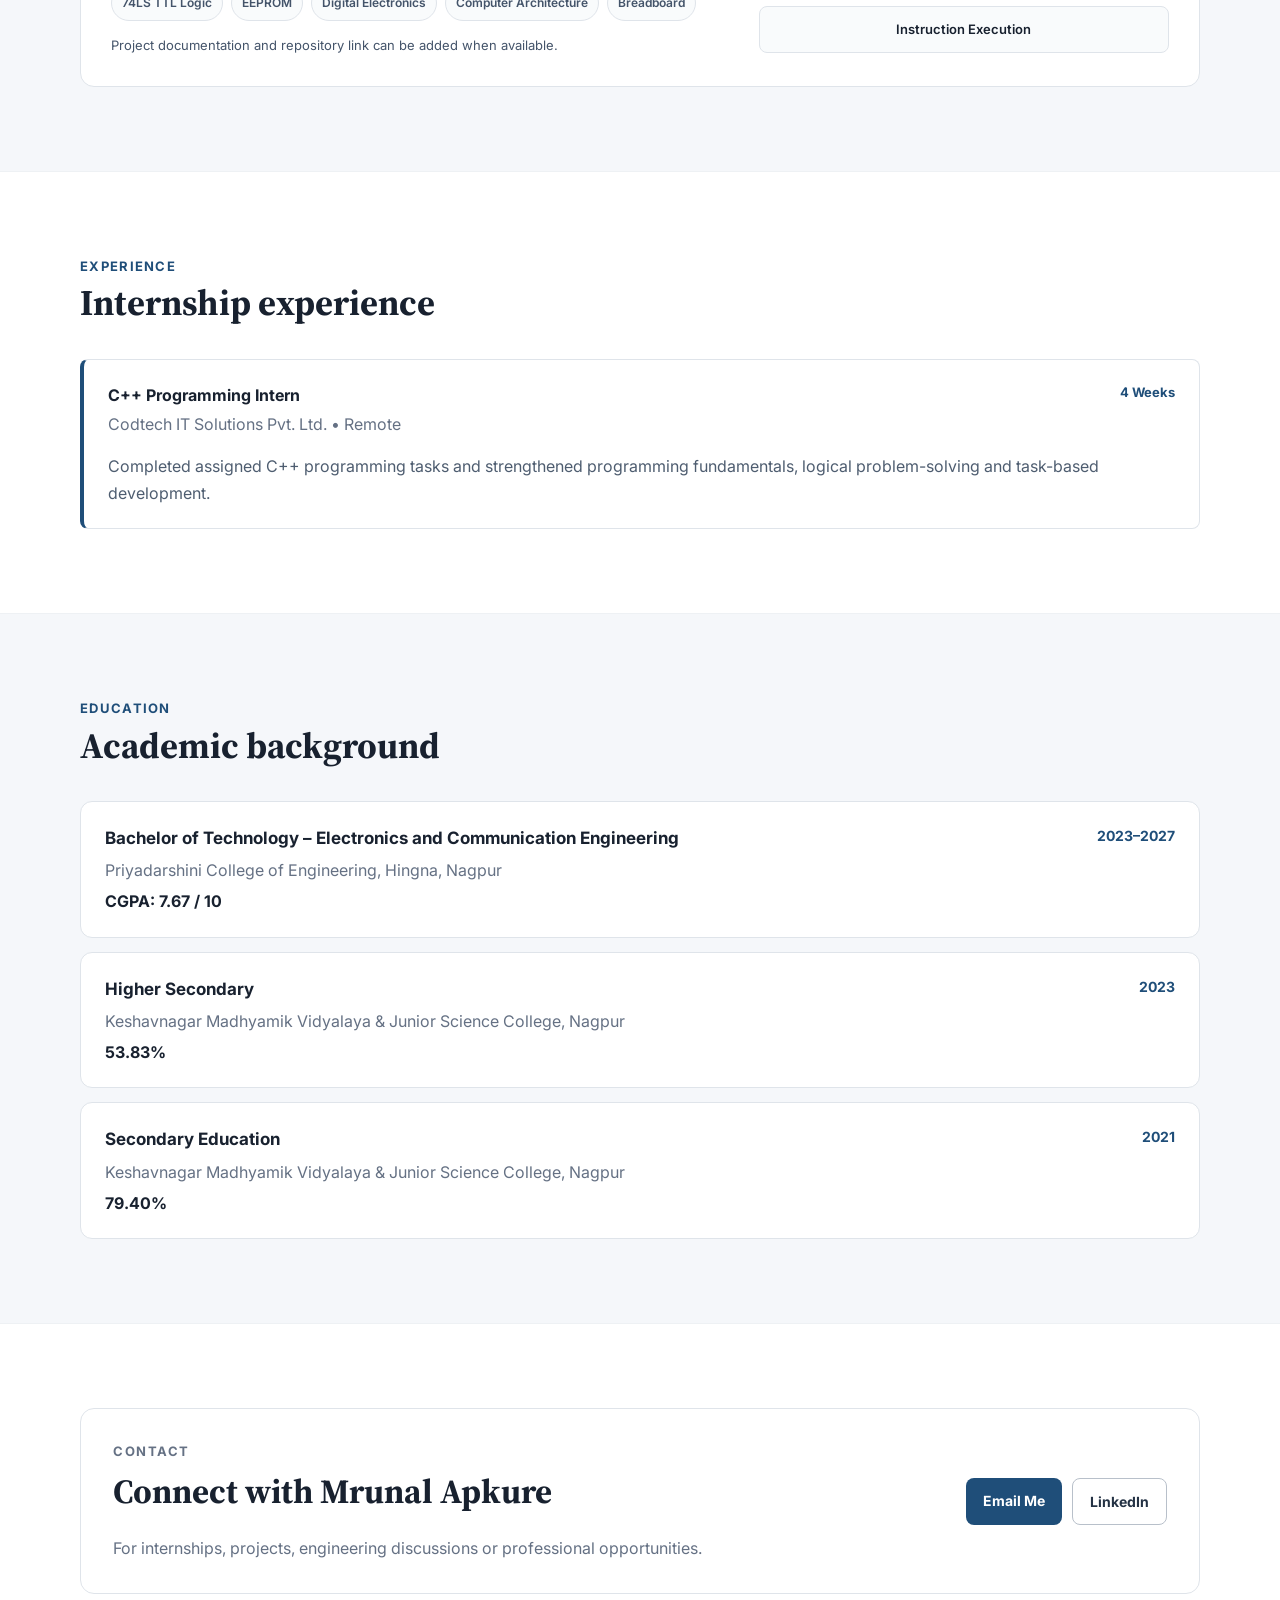
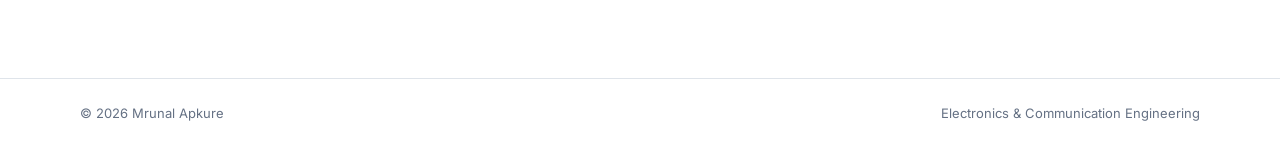
==== commit 903c81c5: "Add files via upload" ====
--- a/index.html
+++ b/index.html
@@ -215,42 +215,58 @@
     <section id="project" class="section section-alt">
       <div class="container">
         <div class="section-title reveal">
-          <p>Featured Project</p>
-          <h3>FPGA Implementation of I-CDPK Codec</h3>
-        </div>
-
-        <div class="project-card reveal">
-          <div class="project-main">
-            <p>
-              Final-year project focused on FPGA-oriented implementation of Interleaved Chaotic
-              Differential Peaks Keying (I-CDPK) for baseband digital communication.
-            </p>
-            <ul>
-              <li>Modelled Lorenz chaotic X, Y and Z signals using MATLAB/Python.</li>
-              <li>Worked on peak detection and differential peak processing.</li>
-              <li>Performed 32-bit signed Q10.21 fixed-point analysis.</li>
-              <li>Implemented Verilog HDL modules in Xilinx Vivado.</li>
-              <li>Verified modules using XSim behavioral simulation.</li>
-              <li>Completed synthesis, implementation and timing verification for an Artix-7 target.</li>
-            </ul>
-            <a href="https://github.com/mrunalapkure" target="_blank" class="text-link">Explore Mrunal Apkure on GitHub ↗</a>
-          </div>
-
-          <div class="project-side">
-            <div class="project-flow">
-              <span>Input Data</span>
-              <b>↓</b>
-              <span>Lorenz X / Y / Z</span>
-              <b>↓</b>
-              <span>Peak Detection</span>
-              <b>↓</b>
-              <span>Differential Peaks</span>
-              <b>↓</b>
-              <span>I-CDPK</span>
-              <b>↓</b>
-              <span>FPGA Implementation</span>
-            </div>
-          </div>
+          <p>Selected Projects</p>
+          <h3>Engineering projects</h3>
+        </div>
+
+        <div class="projects-stack">
+          <article class="project-card reveal">
+            <div class="project-main">
+              <span class="project-number">01 · Final Year Project</span>
+              <h4>FPGA Implementation of I-CDPK Codec</h4>
+              <p>Final-year project focused on FPGA-oriented implementation of Interleaved Chaotic Differential Peaks Keying (I-CDPK) for baseband digital communication.</p>
+              <ul>
+                <li>Modelled Lorenz chaotic X, Y and Z signals using MATLAB/Python.</li>
+                <li>Worked on peak detection and differential peak processing.</li>
+                <li>Performed 32-bit signed Q10.21 fixed-point analysis.</li>
+                <li>Implemented Verilog HDL modules in Xilinx Vivado.</li>
+                <li>Verified modules using XSim behavioral simulation.</li>
+                <li>Completed synthesis, implementation and timing verification for an Artix-7 target.</li>
+              </ul>
+              <div class="project-tags">
+                <span>Verilog HDL</span><span>Xilinx Vivado</span><span>MATLAB</span><span>Python</span><span>FPGA</span>
+              </div>
+              <a href="https://github.com/mrunalapkure/FPGA-Implementation-of-I-CDPK-Codec" target="_blank" rel="noopener" class="text-link">View I-CDPK project on GitHub ↗</a>
+            </div>
+            <div class="project-side">
+              <div class="project-flow">
+                <span>Input Data</span><b>↓</b><span>Lorenz X / Y / Z</span><b>↓</b><span>Peak Detection</span><b>↓</b><span>Differential Peaks</span><b>↓</b><span>I-CDPK</span><b>↓</b><span>FPGA Implementation</span>
+              </div>
+            </div>
+          </article>
+
+          <article class="project-card reveal">
+            <div class="project-main">
+              <span class="project-number">02 · Hardware Project · Ongoing</span>
+              <h4>8-Bit Breadboard Computer</h4>
+              <p>Contributing to the design and construction of a microcoded 8-bit computer using 74LS-series TTL logic ICs, combining practical digital electronics with fundamental computer architecture.</p>
+              <ul>
+                <li>Implemented hardware modules including the ALU, registers, RAM, EEPROM-based control unit, clock circuit and shared data bus.</li>
+                <li>Worked with EEPROM microprogramming and control-signal generation for machine-level instruction execution.</li>
+                <li>Performed hardware testing and troubleshooting involving memory interfacing, timing, clock synchronization and bus communication.</li>
+                <li>Applied combinational and sequential logic, computer architecture and memory-organization concepts.</li>
+              </ul>
+              <div class="project-tags">
+                <span>74LS TTL Logic</span><span>EEPROM</span><span>Digital Electronics</span><span>Computer Architecture</span><span>Breadboard</span>
+              </div>
+              <p class="project-note">Project documentation and repository link can be added when available.</p>
+            </div>
+            <div class="project-side">
+              <div class="project-flow">
+                <span>Clock</span><b>↓</b><span>Control Unit / EEPROM</span><b>↓</b><span>Registers + ALU</span><b>↓</b><span>Shared 8-Bit Bus</span><b>↓</b><span>RAM / Memory</span><b>↓</b><span>Instruction Execution</span>
+              </div>
+            </div>
+          </article>
         </div>
       </div>
     </section>
--- a/style.css
+++ b/style.css
@@ -118,3 +118,10 @@
   outline-offset: 3px;
   border-radius: 4px;
 }
+
+.projects-stack{display:grid;gap:22px}
+.project-main h4{font-family:"Source Serif 4",Georgia,serif;font-size:28px;line-height:1.25;margin:8px 0 12px}
+.project-number{display:inline-block;color:var(--accent);font-size:12px;font-weight:700;text-transform:uppercase;letter-spacing:.08em}
+.project-tags{display:flex;flex-wrap:wrap;gap:8px;margin-top:18px}
+.project-tags span{padding:7px 10px;border:1px solid var(--line);border-radius:999px;background:#f9fbfc;color:#44546a;font-size:12px;font-weight:600}
+.project-note{margin:14px 0 0;color:var(--muted);font-size:13px}
